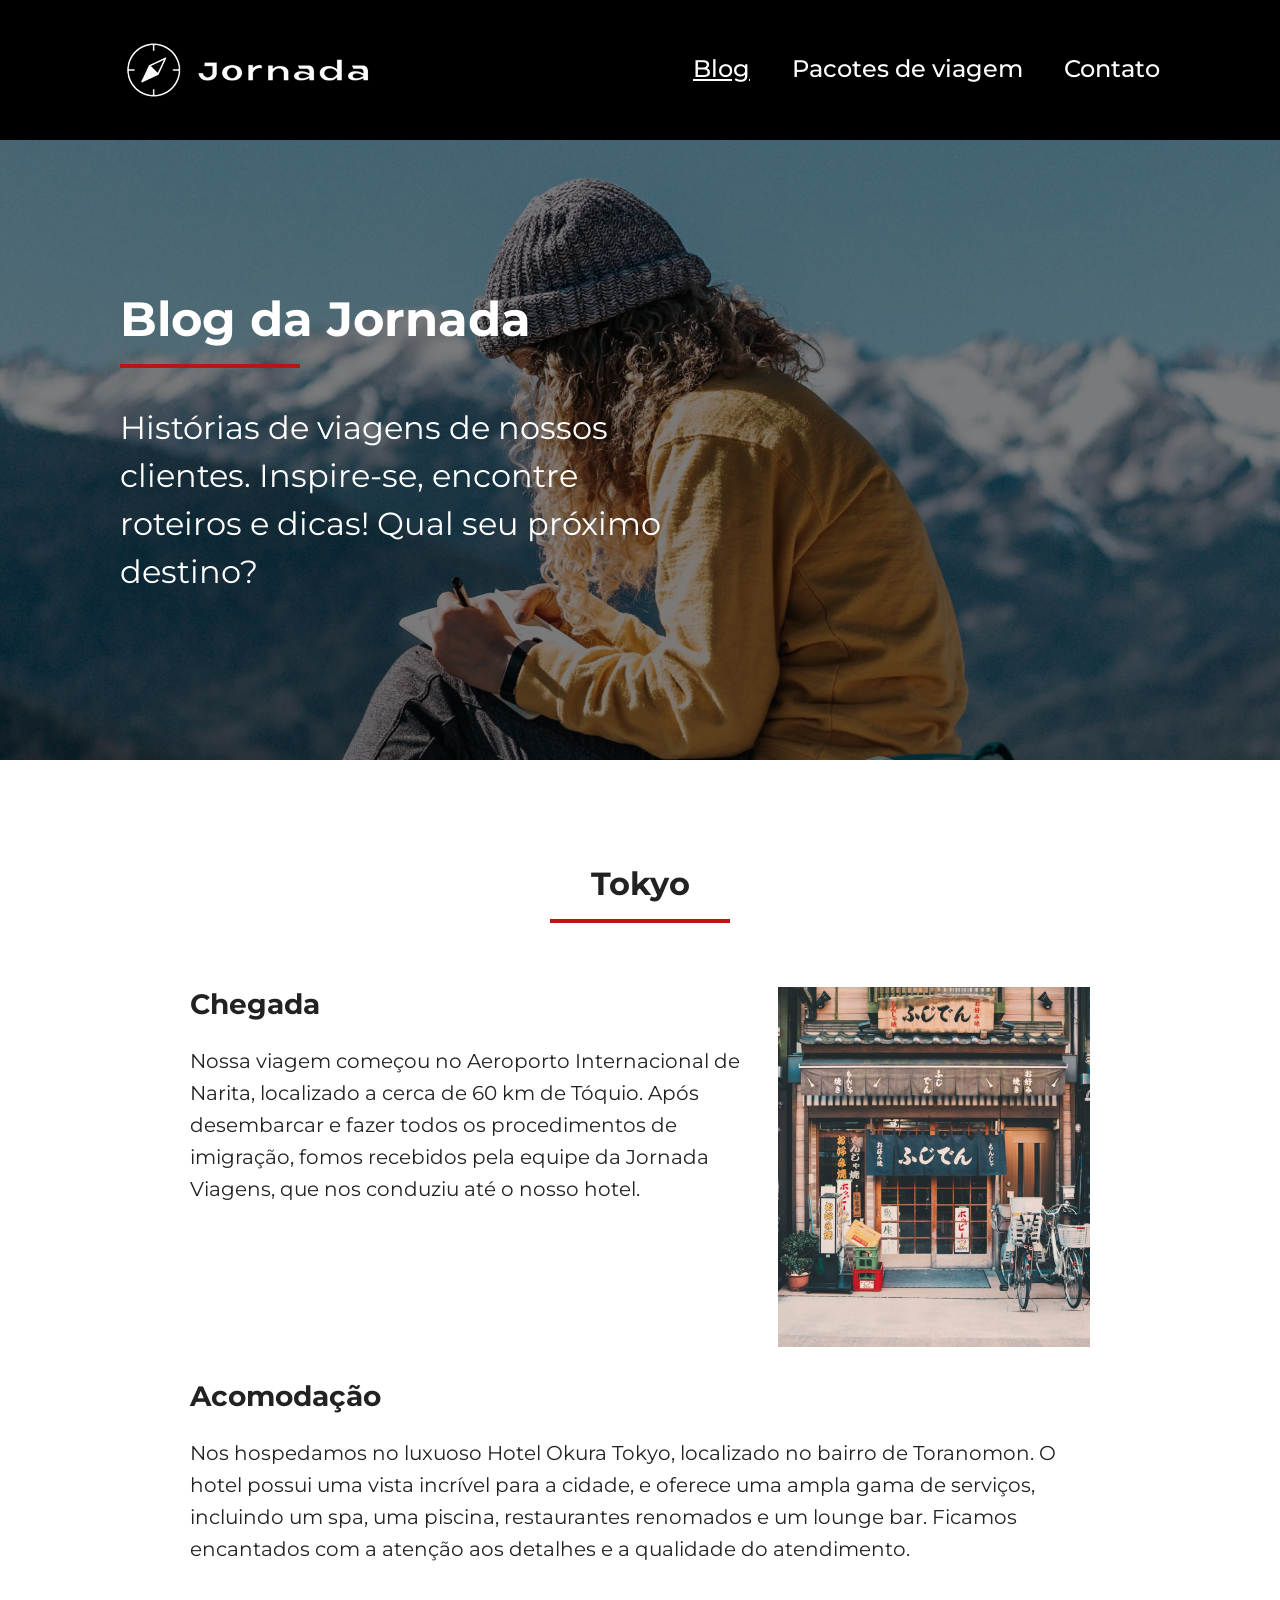
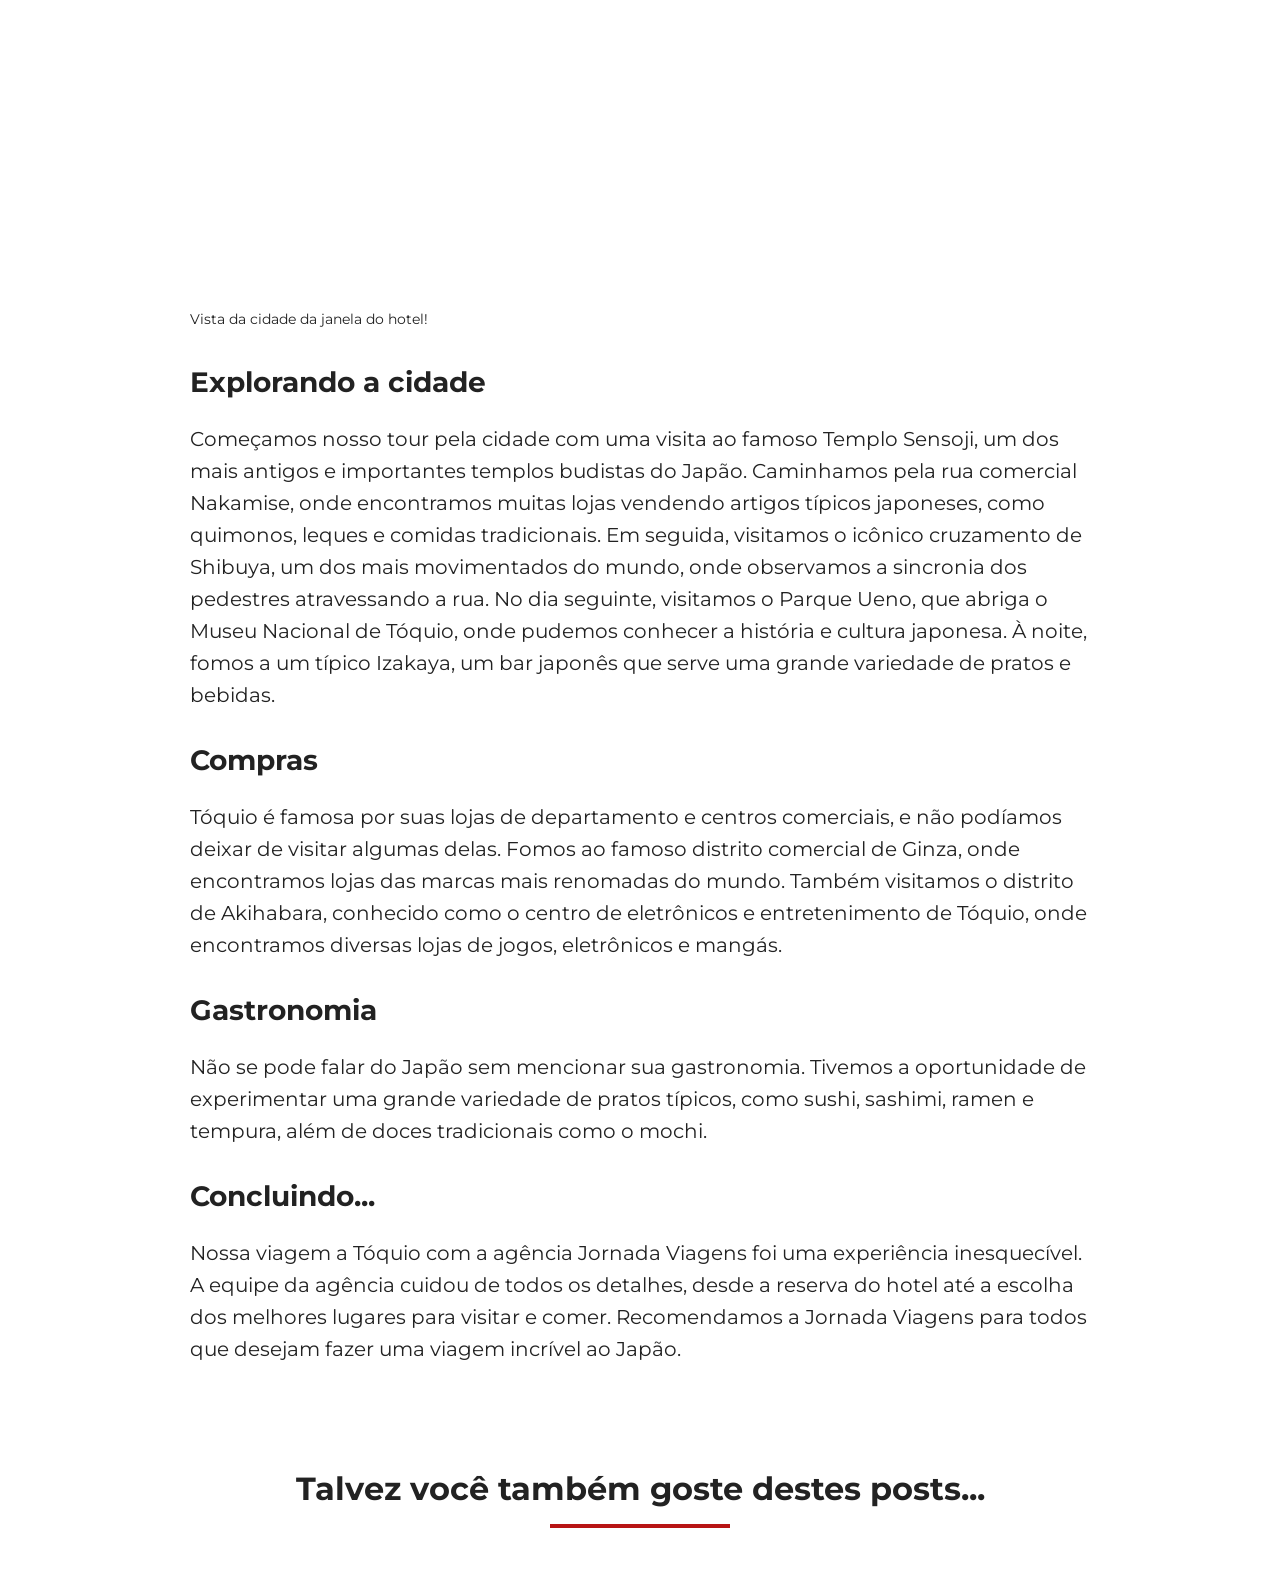
==== blogpost.html @ 48807753 "Adiciona a pagina de blog" ====
<!doctype html>
<html lang="pt-br">
  <head>
    <meta charset="UTF-8" />
    <meta name="viewport" content="width=device-width, initial-scale=1.0" />

    <link rel="icon" href="favico.svg" type="xml/svg" />
    <link rel="stylesheet" href="css/style.css" />

    <title>Jornada Viagens</title>
  </head>
  <body>
    <header class="main-header">
      <a class="logo" href="index.html" title="voltar para a página incial">
        <img
          class="img-mobile"
          src="img/Logo-branca.png"
          alt="Bússola do logo Jornada Viagens na cor preta"
        />
        <img
          class="img-desktop"
          src="img/bussola-texto-jornada.png"
          alt="Logo Jornada Viagens na cor branca"
        />
      </a>
      <div class="navigation-menu">
        <label for="menu">
          <img src="img/menu.png" alt="menu" />
        </label>
        <input type="checkbox" id="menu" hidden />
        <nav>
          <ul class="list-links">
            <li>
              <a
                class="active"
                href="blogpost.html"
                target="_blank"
                title="Acessar Blog"
                >Blog</a
              >
            </li>
            <li>
              <a
                href="pacotes.html"
                target="_blank"
                title="Acessar Pacotes de viagem"
                >Pacotes de viagem</a
              >
            </li>
            <li>
              <a href="contato.html" target="_blank" title="Acessar Contato"
                >Contato</a
              >
            </li>
          </ul>
        </nav>
      </div>
    </header>
    <section class="blogpost hero">
      <div class="hero-img">
        <div class="hero-content">
          <h1>Blog da Jornada</h1>
          <hr />
          <p>
            Histórias de viagens de nossos clientes. Inspire-se, encontre
            roteiros e dicas! Qual seu próximo destino?
          </p>
        </div>
      </div>
    </section>
    <section class="tokyo-post">
      <div class="section-title">
        <h2>Tokyo</h2>
        <hr />
      </div>
      <article class="post-container">
        <div class="arrival">
          <header class="content-container">
            <h2 class="content-title">Chegada</h2>
            <p class="content-text">
              Nossa viagem começou no Aeroporto Internacional de Narita,
              localizado a cerca de 60 km de Tóquio. Após desembarcar e fazer
              todos os procedimentos de imigração, fomos recebidos pela equipe
              da Jornada Viagens, que nos conduziu até o nosso hotel.
            </p>
          </header>
          <footer>
            <div class="image-post"></div>
          </footer>
        </div>
        <div class="accommodation">
          <header class="content-container">
            <h2 class="content-title">Acomodação</h2>
            <p class="content-text">
              Nos hospedamos no luxuoso Hotel Okura Tokyo, localizado no bairro
              de Toranomon. O hotel possui uma vista incrível para a cidade, e
              oferece uma ampla gama de serviços, incluindo um spa, uma piscina,
              restaurantes renomados e um lounge bar. Ficamos encantados com a
              atenção aos detalhes e a qualidade do atendimento.
            </p>
          </header>
          <footer>
            <div class="image-post"></div>
            <p class="subtitle">Vista da cidade da janela do hotel!</p>
          </footer>
        </div>
        <h2 class="content-title">Explorando a cidade</h2>
        <p class="content-text">
          Começamos nosso tour pela cidade com uma visita ao famoso Templo
          Sensoji, um dos mais antigos e importantes templos budistas do
          Japão. Caminhamos pela rua comercial Nakamise, onde encontramos
          muitas lojas vendendo artigos típicos japoneses, como quimonos,
          leques e comidas tradicionais. Em seguida, visitamos o icônico
          cruzamento de Shibuya, um dos mais movimentados do mundo, onde
          observamos a sincronia dos pedestres atravessando a rua. No dia
          seguinte, visitamos o Parque Ueno, que abriga o Museu Nacional de
          Tóquio, onde pudemos conhecer a história e cultura japonesa. À
          noite, fomos a um típico Izakaya, um bar japonês que serve uma
          grande variedade de pratos e bebidas.
        </p>
        <h2 class="content-title">Compras</h2>
        <p class="content-text">
          Tóquio é famosa por suas lojas de departamento e centros comerciais,
          e não podíamos deixar de visitar algumas delas. Fomos ao famoso
          distrito comercial de Ginza, onde encontramos lojas das marcas mais
          renomadas do mundo. Também visitamos o distrito de Akihabara,
          conhecido como o centro de eletrônicos e entretenimento de Tóquio,
          onde encontramos diversas lojas de jogos, eletrônicos e mangás.
        </p>
        <h2 class="content-title">Gastronomia</h2>
        <p class="content-text">
          Não se pode falar do Japão sem mencionar sua gastronomia. Tivemos a
          oportunidade de experimentar uma grande variedade de pratos típicos,
          como sushi, sashimi, ramen e tempura, além de doces tradicionais
          como o mochi.
        </p>
        <h2 class="content-title">Concluindo...</h2>
        <p class="content-text last">
          Nossa viagem a Tóquio com a agência Jornada Viagens foi uma
          experiência inesquecível. A equipe da agência cuidou de todos os
          detalhes, desde a reserva do hotel até a escolha dos melhores
          lugares para visitar e comer. Recomendamos a Jornada Viagens para
          todos que desejam fazer uma viagem incrível ao Japão.
        </p>
      </article>
    </section>
    <section class="post-recommendations">
      <div class="section-title">
        <h2>Talvez você também goste destes posts...</h2>
        <hr>
      </div>
      <div class="recommendation-items">

      </div>
    </section>
  </body>
</html>
---- css/style.css ----
@import url(global.css);
@import url(header.css);
@import url(hero.css);
@import url(offers.css);
@import url(categories.css);
@import url(destinations.css);
@import url(payments.css);
@import url(testimonials.css);
@import url(bottom-hero.css);
@import url(footer.css);
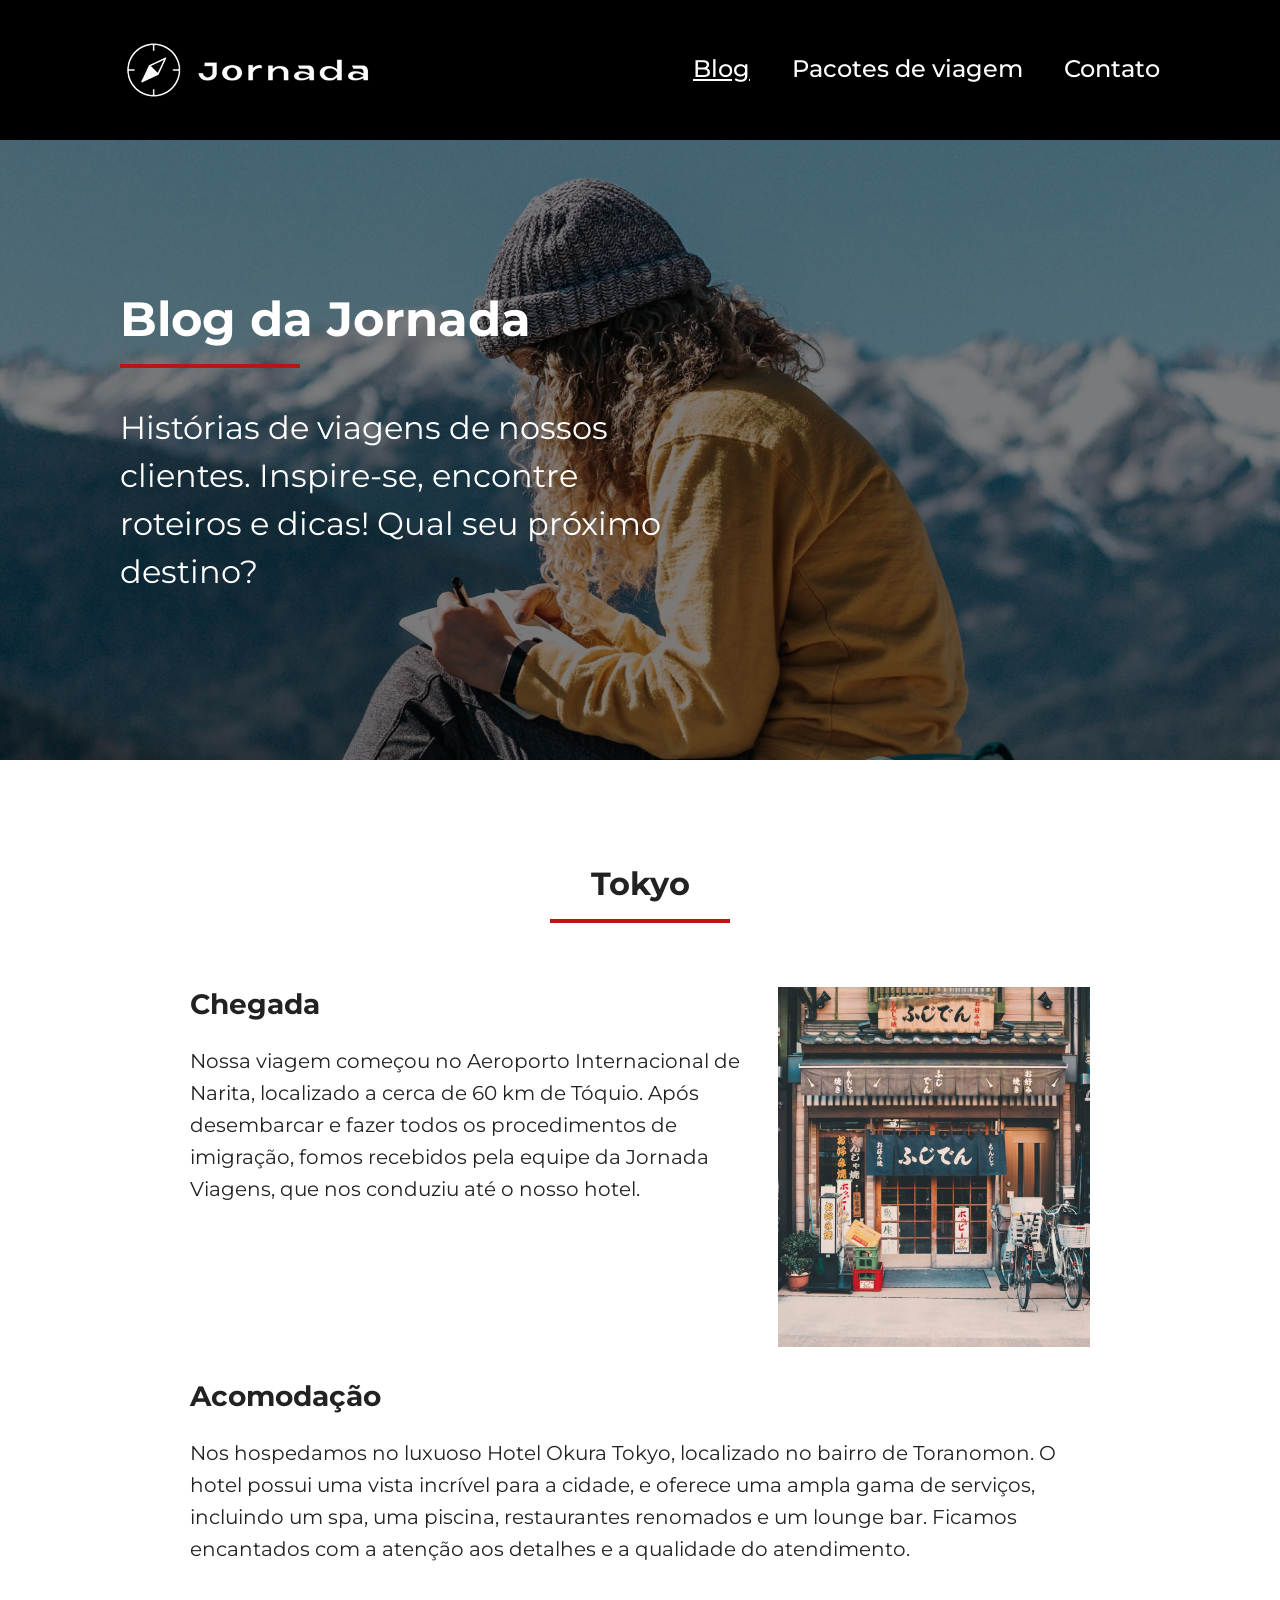
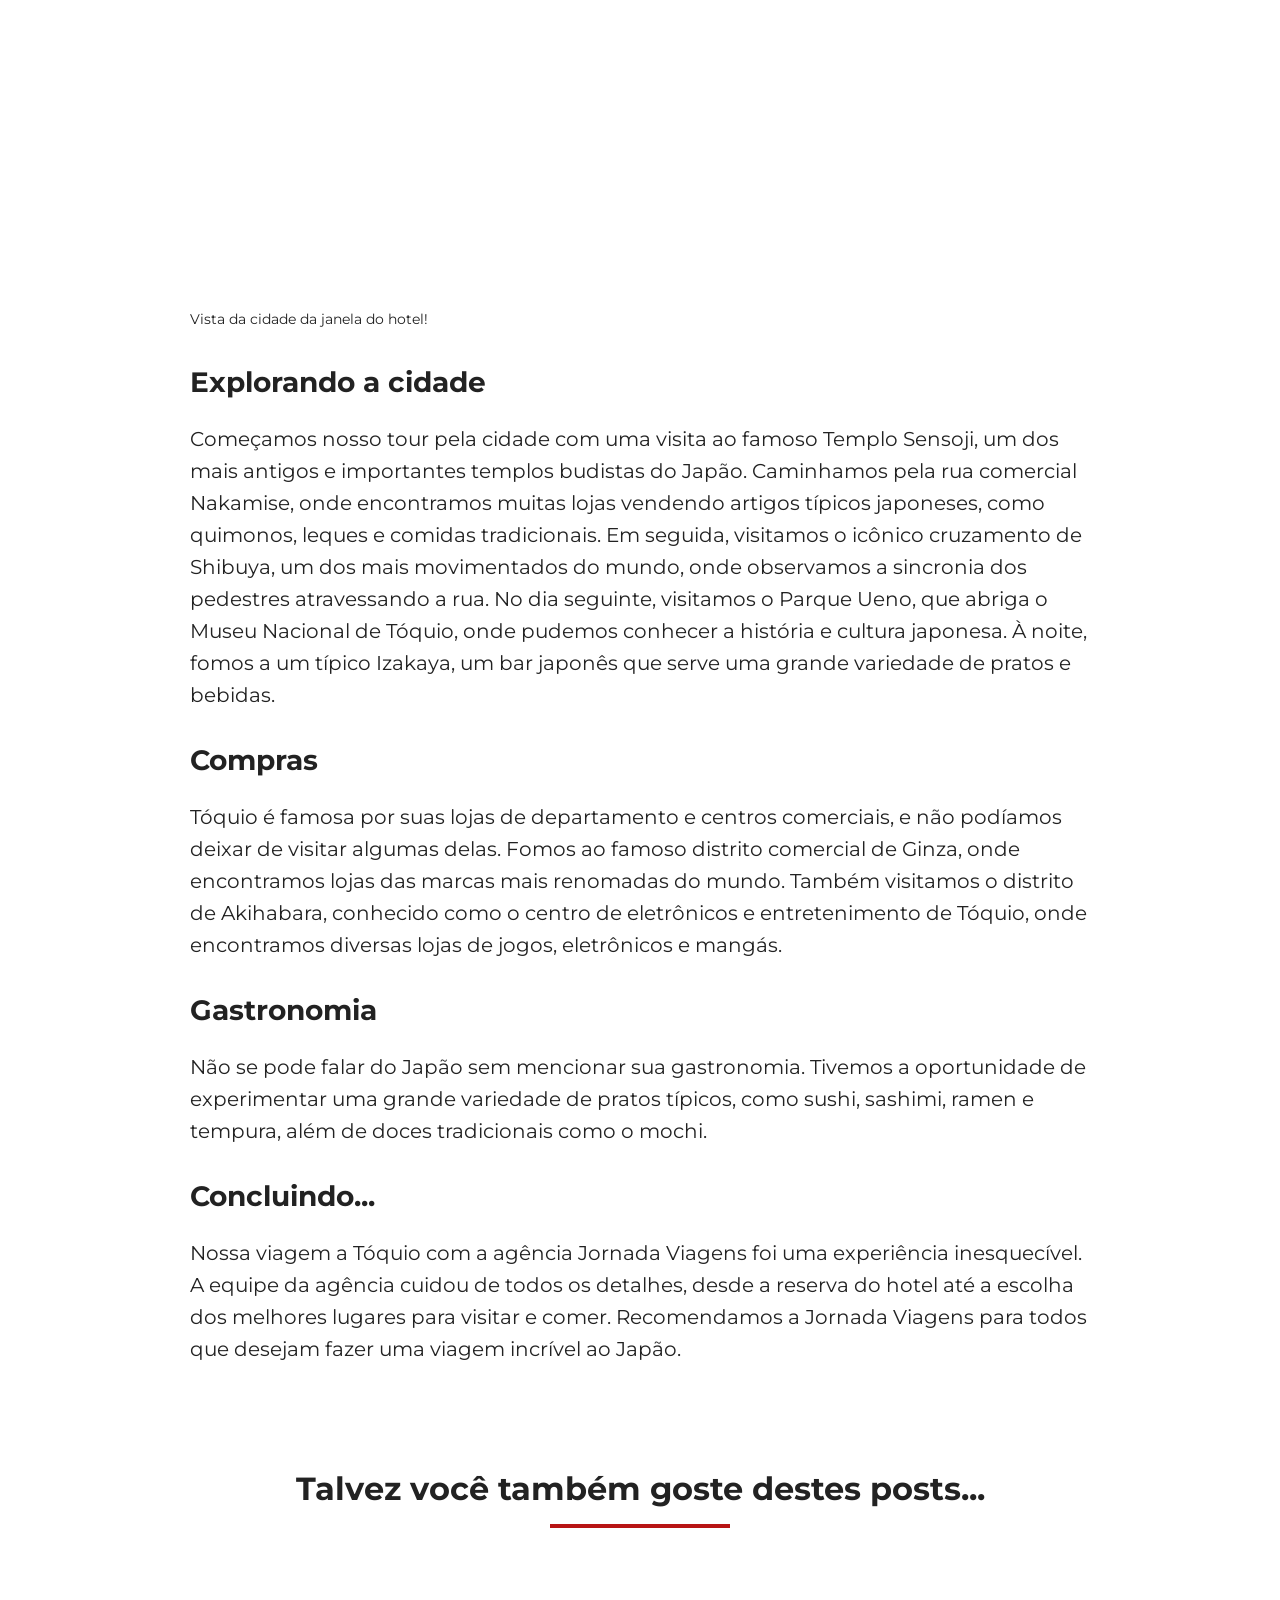
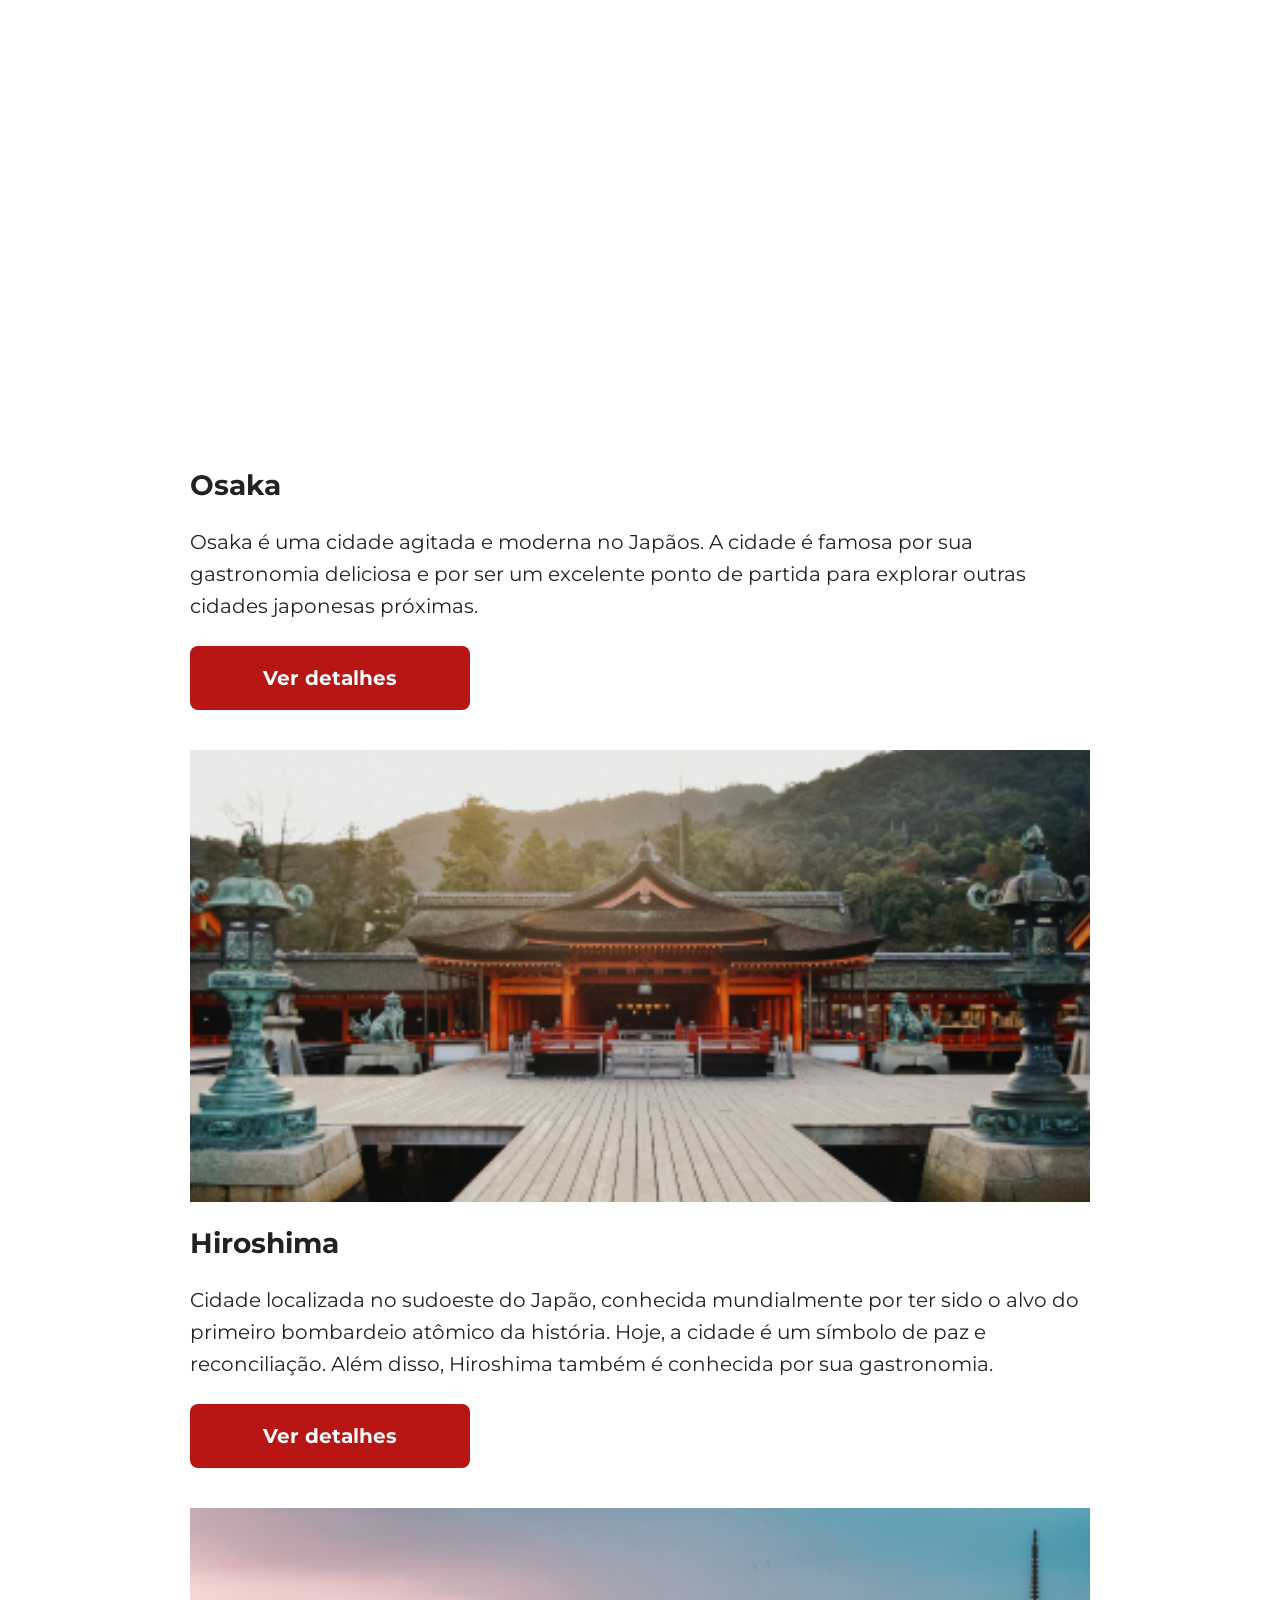
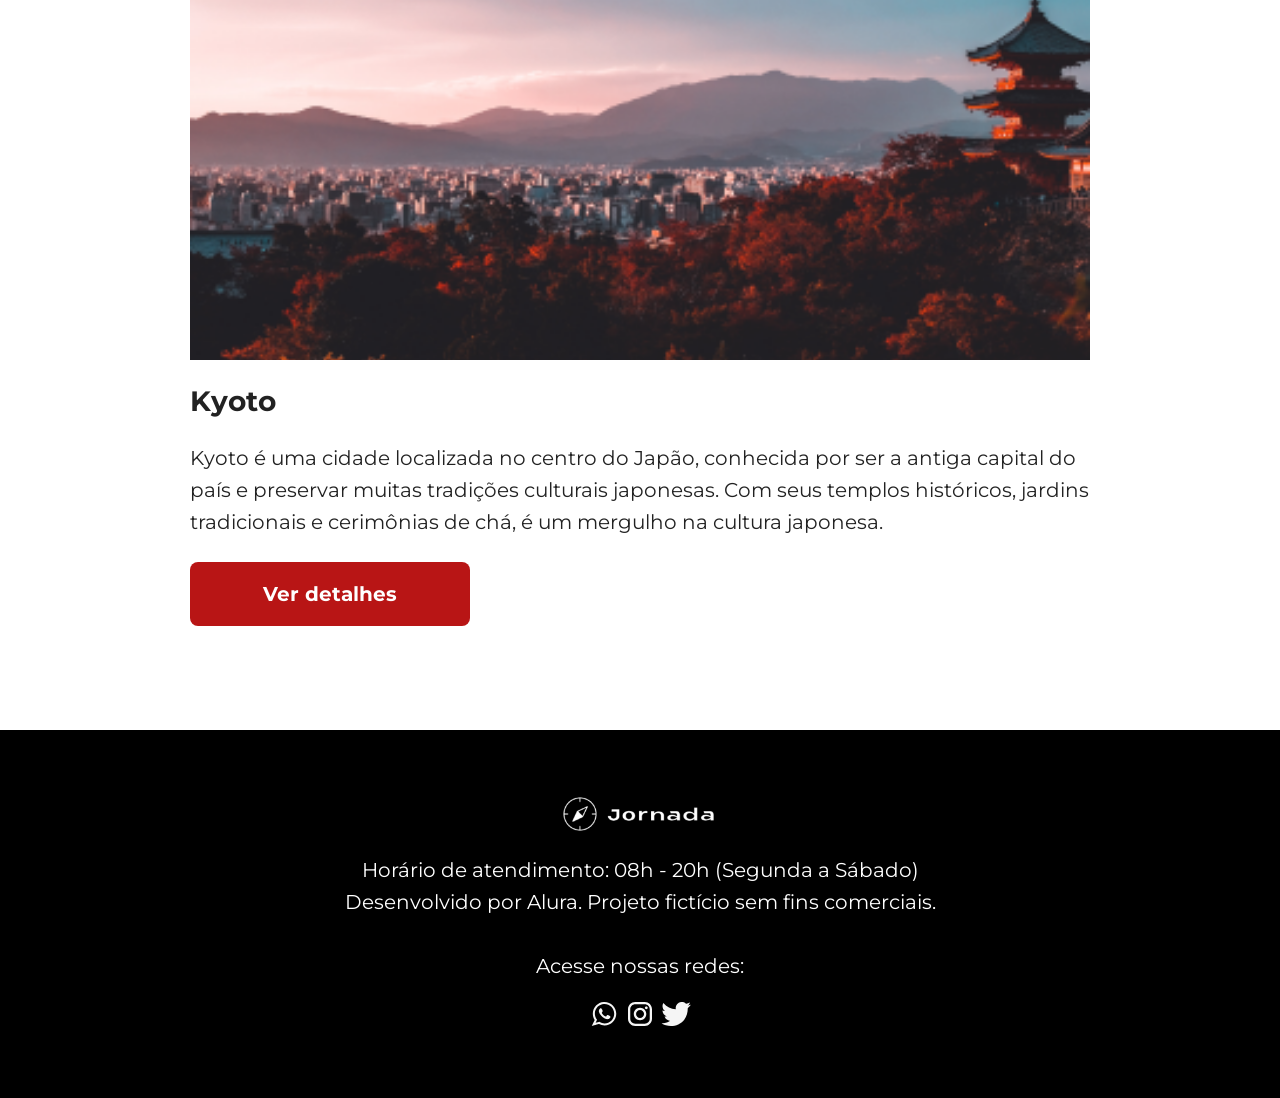
==== commit 5170b8ea: "Finaliza a pagina de blog" ====
--- a/blogpost.html
+++ b/blogpost.html
@@ -107,51 +107,140 @@
         <h2 class="content-title">Explorando a cidade</h2>
         <p class="content-text">
           Começamos nosso tour pela cidade com uma visita ao famoso Templo
-          Sensoji, um dos mais antigos e importantes templos budistas do
-          Japão. Caminhamos pela rua comercial Nakamise, onde encontramos
-          muitas lojas vendendo artigos típicos japoneses, como quimonos,
-          leques e comidas tradicionais. Em seguida, visitamos o icônico
-          cruzamento de Shibuya, um dos mais movimentados do mundo, onde
-          observamos a sincronia dos pedestres atravessando a rua. No dia
-          seguinte, visitamos o Parque Ueno, que abriga o Museu Nacional de
-          Tóquio, onde pudemos conhecer a história e cultura japonesa. À
-          noite, fomos a um típico Izakaya, um bar japonês que serve uma
-          grande variedade de pratos e bebidas.
+          Sensoji, um dos mais antigos e importantes templos budistas do Japão.
+          Caminhamos pela rua comercial Nakamise, onde encontramos muitas lojas
+          vendendo artigos típicos japoneses, como quimonos, leques e comidas
+          tradicionais. Em seguida, visitamos o icônico cruzamento de Shibuya,
+          um dos mais movimentados do mundo, onde observamos a sincronia dos
+          pedestres atravessando a rua. No dia seguinte, visitamos o Parque
+          Ueno, que abriga o Museu Nacional de Tóquio, onde pudemos conhecer a
+          história e cultura japonesa. À noite, fomos a um típico Izakaya, um
+          bar japonês que serve uma grande variedade de pratos e bebidas.
         </p>
         <h2 class="content-title">Compras</h2>
         <p class="content-text">
-          Tóquio é famosa por suas lojas de departamento e centros comerciais,
-          e não podíamos deixar de visitar algumas delas. Fomos ao famoso
-          distrito comercial de Ginza, onde encontramos lojas das marcas mais
-          renomadas do mundo. Também visitamos o distrito de Akihabara,
-          conhecido como o centro de eletrônicos e entretenimento de Tóquio,
-          onde encontramos diversas lojas de jogos, eletrônicos e mangás.
+          Tóquio é famosa por suas lojas de departamento e centros comerciais, e
+          não podíamos deixar de visitar algumas delas. Fomos ao famoso distrito
+          comercial de Ginza, onde encontramos lojas das marcas mais renomadas
+          do mundo. Também visitamos o distrito de Akihabara, conhecido como o
+          centro de eletrônicos e entretenimento de Tóquio, onde encontramos
+          diversas lojas de jogos, eletrônicos e mangás.
         </p>
         <h2 class="content-title">Gastronomia</h2>
         <p class="content-text">
           Não se pode falar do Japão sem mencionar sua gastronomia. Tivemos a
           oportunidade de experimentar uma grande variedade de pratos típicos,
-          como sushi, sashimi, ramen e tempura, além de doces tradicionais
-          como o mochi.
+          como sushi, sashimi, ramen e tempura, além de doces tradicionais como
+          o mochi.
         </p>
         <h2 class="content-title">Concluindo...</h2>
         <p class="content-text last">
           Nossa viagem a Tóquio com a agência Jornada Viagens foi uma
           experiência inesquecível. A equipe da agência cuidou de todos os
-          detalhes, desde a reserva do hotel até a escolha dos melhores
-          lugares para visitar e comer. Recomendamos a Jornada Viagens para
-          todos que desejam fazer uma viagem incrível ao Japão.
+          detalhes, desde a reserva do hotel até a escolha dos melhores lugares
+          para visitar e comer. Recomendamos a Jornada Viagens para todos que
+          desejam fazer uma viagem incrível ao Japão.
         </p>
       </article>
     </section>
     <section class="post-recommendations">
       <div class="section-title">
         <h2>Talvez você também goste destes posts...</h2>
-        <hr>
+        <hr />
       </div>
       <div class="recommendation-items">
-
+        <article class="item">
+          <header>
+            <div class="img-item osaka"></div>
+            <h3 class="content-title">Osaka</h3>
+            <p class="content-text">
+              Osaka é uma cidade agitada e moderna no Japãos. A cidade é famosa
+              por sua gastronomia deliciosa e por ser um excelente ponto de
+              partida para explorar outras cidades japonesas próximas.
+            </p>
+          </header>
+          <footer>
+            <a
+              href="#"
+              class="button"
+              target="_blank"
+              title="Acesse o post de Osaka"
+              >Ver detalhes</a
+            >
+          </footer>
+        </article>
+        <article class="item">
+          <header>
+            <div class="img-item hiroshima"></div>
+            <h3 class="content-title">Hiroshima</h3>
+            <p class="content-text">
+              Cidade localizada no sudoeste do Japão, conhecida mundialmente por
+              ter sido o alvo do primeiro bombardeio atômico da história. Hoje,
+              a cidade é um símbolo de paz e reconciliação. Além disso,
+              Hiroshima também é conhecida por sua gastronomia.
+            </p>
+          </header>
+          <footer>
+            <a
+              href="#"
+              class="button"
+              target="_blank"
+              title="Acesse o post de Hiroshima"
+              >Ver detalhes</a
+            >
+          </footer>
+        </article>
+        <article class="item">
+          <header>
+            <div class="img-item kyoto"></div>
+            <h3 class="content-title">Kyoto</h3>
+            <p class="content-text">
+              Kyoto é uma cidade localizada no centro do Japão, conhecida por
+              ser a antiga capital do país e preservar muitas tradições
+              culturais japonesas. Com seus templos históricos, jardins
+              tradicionais e cerimônias de chá, é um mergulho na cultura
+              japonesa.
+            </p>
+          </header>
+          <footer>
+            <a
+              href="#"
+              class="button"
+              target="_blank"
+              title="Acesse o post de Kyoto"
+              >Ver detalhes</a
+            >
+          </footer>
+        </article>
       </div>
     </section>
+    <footer class="main-footer">
+      <div class="content-footer">
+        <img src="/img/logo-footer.png" alt="Logo completo Jornada Viagens" />
+        <p>Horário de atendimento: 08h - 20h (Segunda a Sábado)</p>
+        <p>Desenvolvido por Alura. Projeto fictício sem fins comerciais.</p>
+      </div>
+      <div class="social-footer">
+        <p>Acesse nossas redes:</p>
+        <a href="#" target="_blank" title="Entre em contato via Whatsapp"
+          ><img
+            src="/img/icone-whatsapp.svg"
+            alt="Icone do Whatsapp na cor branca"
+        /></a>
+        <a
+          href="#"
+          target="_blank"
+          title="Acesse o Instagram do Jornada Viagens"
+          ><img
+            src="/img/icone-instagram.svg"
+            alt="Icone do Instagram na cor branca"
+        /></a>
+        <a href="#" target="_blank" title="Acesse o Twitter do Jornada Viagens"
+          ><img
+            src="/img/icone-twitter.svg"
+            alt="Icone do Twitter na cor branca"
+        /></a>
+      </div>
+    </footer>
   </body>
 </html>
